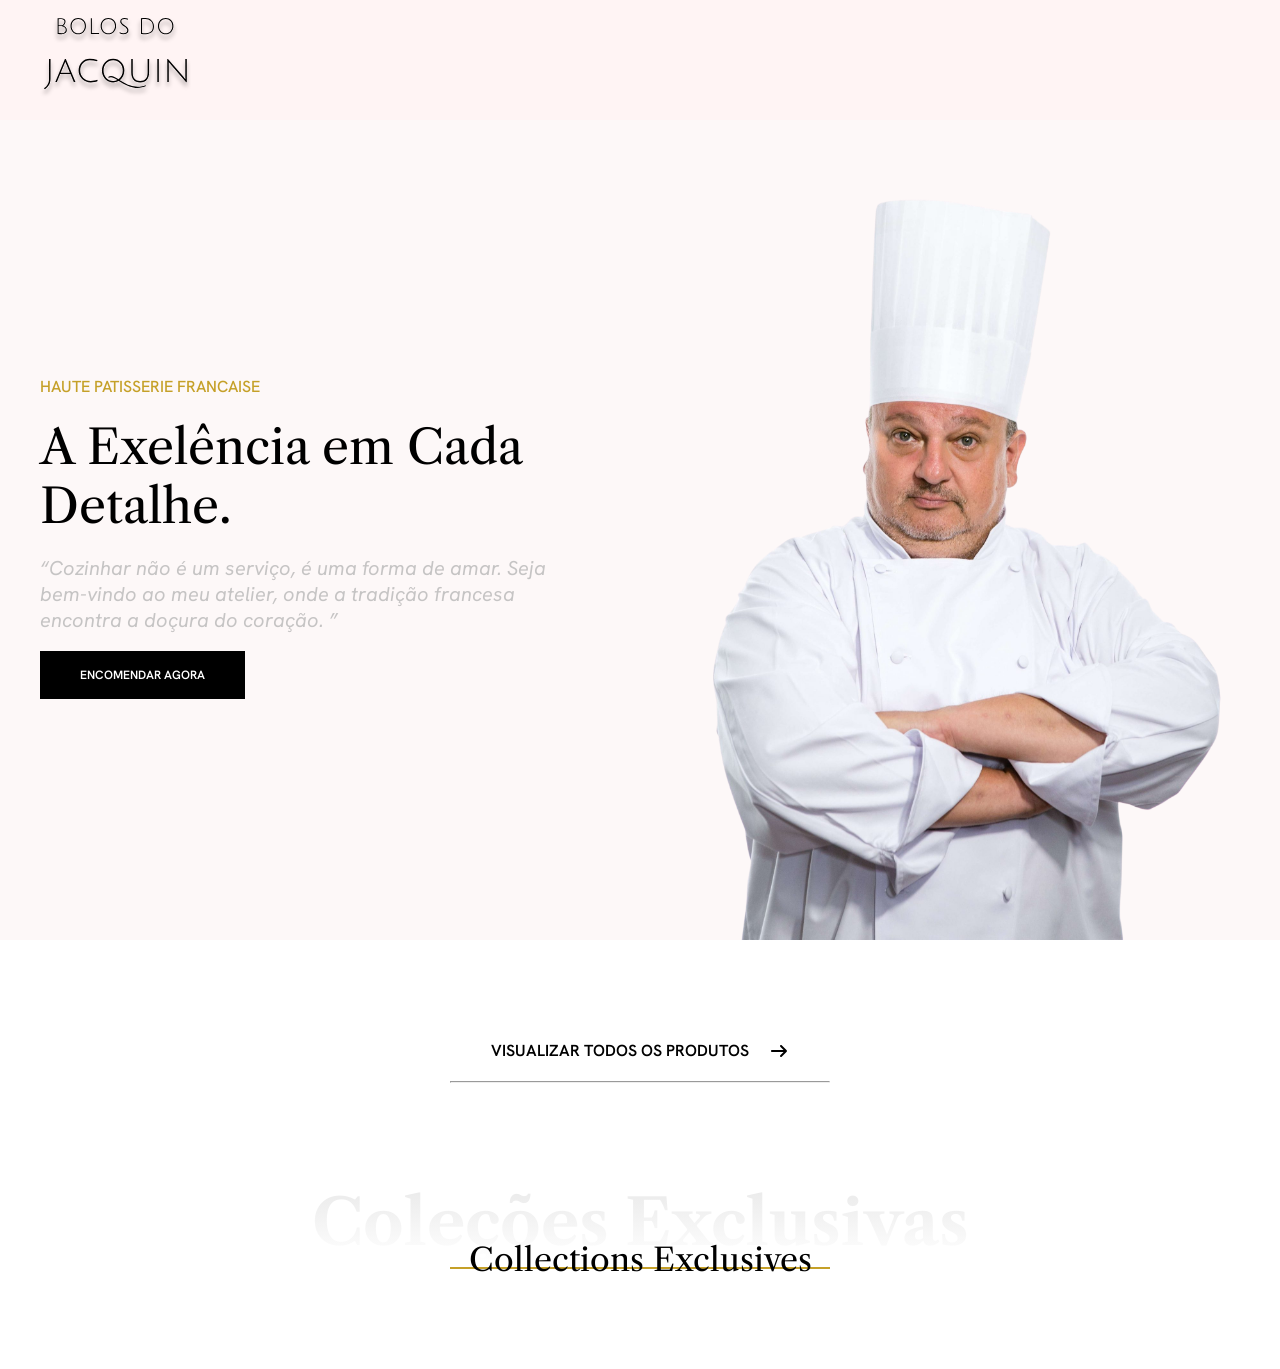
==== home/index.html @ 81fc7bc7 "Inicio html e css pagina home" ====
<!DOCTYPE html>
<html lang="pt-br">

<head>
    <meta charset="UTF-8">
    <meta name="viewport" content="width=device-width, initial-scale=1.0">
    <title>Home - Bolos do Jacquin</title>
    <link rel="stylesheet" href="style.css">
    <link rel="preconnect" href="https://fonts.googleapis.com">
    <link rel="preconnect" href="https://fonts.gstatic.com" crossorigin>
    <link
        href="https://fonts.googleapis.com/css2?family=Hanken+Grotesk:ital,wght@0,100..900;1,100..900&family=Libre+Caslon+Text:ital,wght@0,400;0,700;1,400&display=swap"
        rel="stylesheet">
</head>

<body>
    <header class="home_cabecalho">
        <div class="home_container">
            <img src="../img/logo.svg" alt="logo bolos do jacquin">
        </div>
    </header>
    <main>
        <h1>página inicial Bolos do Jaqcuin</h1>
        <section class="home_banner">
            <div class="home_container banner_container">
                <div class="box_texto_banner">
                    <span class="linha1">haute patisserie francaise</span><br>
                    <span class="linha2">A Exelência em Cada Detalhe. </span>
                    <p class="linha3">“Cozinhar não é um serviço, é uma forma de amar.
                        Seja bem-vindo ao meu atelier, onde a tradição francesa encontra a doçura do coração. ”</p>
                    <a class="linha4">encomendar agora</a>
                </div>
                <img src="../img/Fotos do Erick - Editado.png" alt="foto do Jacquin">

            </div>
        </section>

        <section class="home_container home_produtos">
            <div class="link_produtos">
                <div>
                    <a href="">visualizar todos os produtos</a>
                    <svg xmlns="http://www.w3.org/2000/svg" viewBox="0 0 640 640"><!--!Font Awesome Free 7.3.1 by @fontawesome - https://fontawesome.com License - https://fontawesome.com/license/free Copyright 2026 Fonticons, Inc.--><path d="M566.6 342.6C579.1 330.1 579.1 309.8 566.6 297.3L406.6 137.3C394.1 124.8 373.8 124.8 361.3 137.3C348.8 149.8 348.8 170.1 361.3 182.6L466.7 288L96 288C78.3 288 64 302.3 64 320C64 337.7 78.3 352 96 352L466.7 352L361.3 457.4C348.8 469.9 348.8 490.2 361.3 502.7C373.8 515.2 394.1 515.2 406.6 502.7L566.6 342.7z"/></svg>

                </div>
                <hr>
            </div>

            <div class="home_subtitulo">
                <h2>Coleções Exclusivas</h2>
                <span>Collections Exclusives</span>
                <hr>
            </div>

            <div></div>
        </section>
    </main>
</body>

</html>
---- home/style.css ----
*{
    margin: 0;
    padding: 0;
    box-sizing: border-box;
}

h1{
    position: absolute;
    width: 1px;
    height: 1px;
    margin: -1px;
    overflow: hidden;
}


/* ----------- CABECALHO ----------- */
.home_cabecalho{
    background-color: #FFF4F4;
    height: 120px;
    display: flex;
    justify-content: center;
    align-items: center;
}

.home_container{
   /* background-color: aqua;*/
    max-width: 1200px;/*Largura maxima 1200px*/
    width: 95%;/*Largura 95%*/
    margin: 0 auto;
}





/* ----------- BANNER ----------- */
.home_banner{
    background-color: #FDF8F8;
}

.box_texto_banner{
    /* background-color: aquamarine; */
     font-family: "Hanken Grotesk", sans-serif;
    max-width: 520px;

}

.banner_container {
    display: flex;
    align-items: center;
    justify-content: space-between;
}

.banner_container img{
    width: 547px;
}

.linha1{
    color: #C5A028;
    font: 16px;
    font-weight: 500;
    text-transform: uppercase;
    margin-bottom: 20px;
    display: inline-block;
}

.linha2{
    font-family: "Libre Caslon Text", serif;
    font-size: 48px;
    margin-bottom: 20px;
    display: inline-block;
}

.linha3{
    font-size: 20px;
    font-style: italic;
    color: #AAAA;
    margin-bottom: 30px;
    display: inline-block;
}

.linha4{
    font-weight: 600;
    font-size: 12px;
    text-transform: uppercase;
    color: #FFFFFF;
    text-decoration: none;

    background-color: #000000;
    padding: 16px 40px;
}






/* ----------- PRODUTOS ----------- */
.home_produtos{
    padding: 100px;
}


.link_produtos a{
  font-family: "Hanken Grotesk", sans-serif;
  font-weight: 600;
  font-size: 16px;
  text-transform: uppercase;
  text-decoration: none;
  color: #000000;
}

.link_produtos svg{
    width: 20px;
}

.link_produtos div{
    display: flex;
    align-items: center;
    justify-content: center;
    gap: 20px;
    margin-bottom: 20px;
}

.link_produtos hr{
    max-width: 380px;
    width: 100%;
    margin: 0 auto;
}

.home_subtitulo{
     font-family: "Libre Caslon Text", serif;
     margin: 0 auto;
     /* background-color: darkgreen; */
     display: flex;
     flex-direction: column;
     align-items: center;
     position: relative;
     margin-top: 100px;

}

.home_subtitulo h2{
    font-weight: 700;
    font-size: 64px;
    background-image: linear-gradient(0deg, #FFFFFF, #E9E9E9);

    background-clip: text;
    -webkit-background-clip: text;

    color: transparent;
    -webkit-text-fill-color: transparent;

}

.home_subtitulo span{
    font-size: 32px;
    position: absolute;
    bottom: -10px;

}

.home_subtitulo hr{
    max-width: 380px;
    width: 100%;
    background-color: #C5A028;
    margin-top: 5px;
    border: none;
    height: 2px;
}
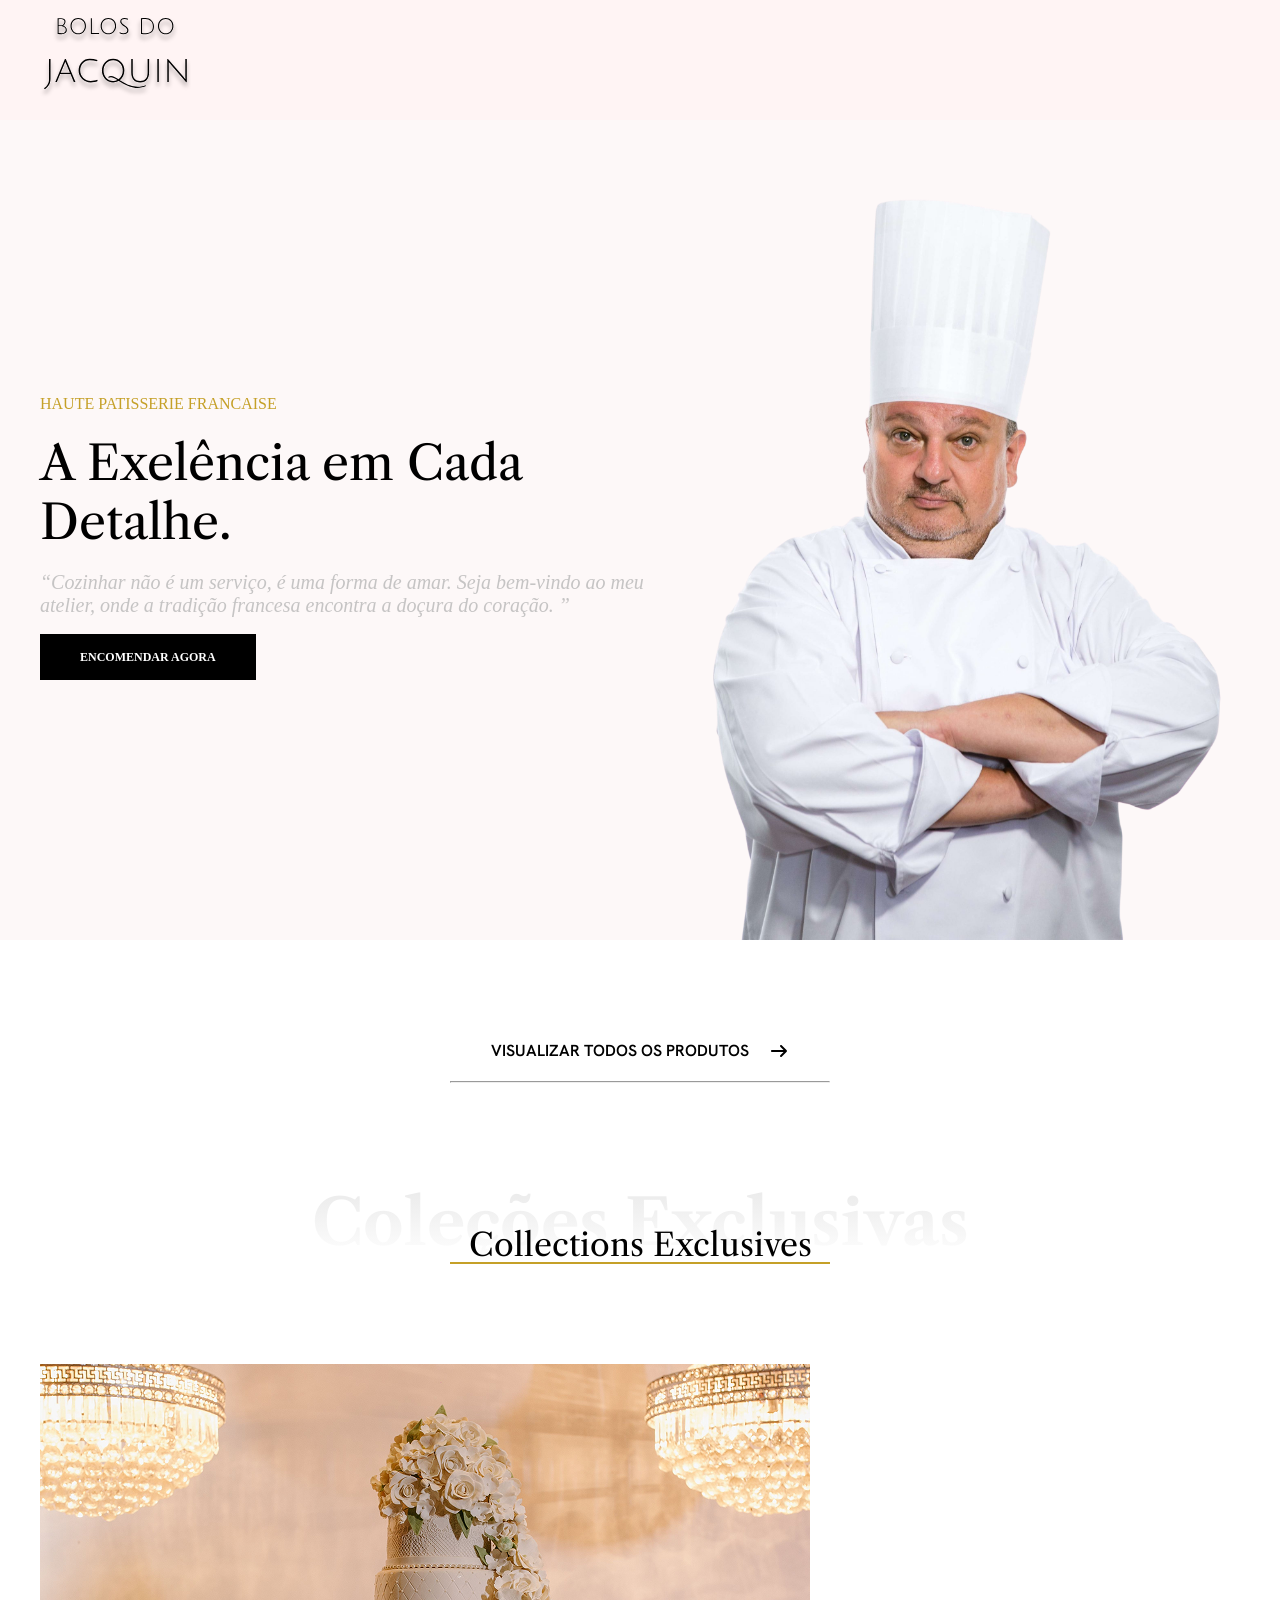
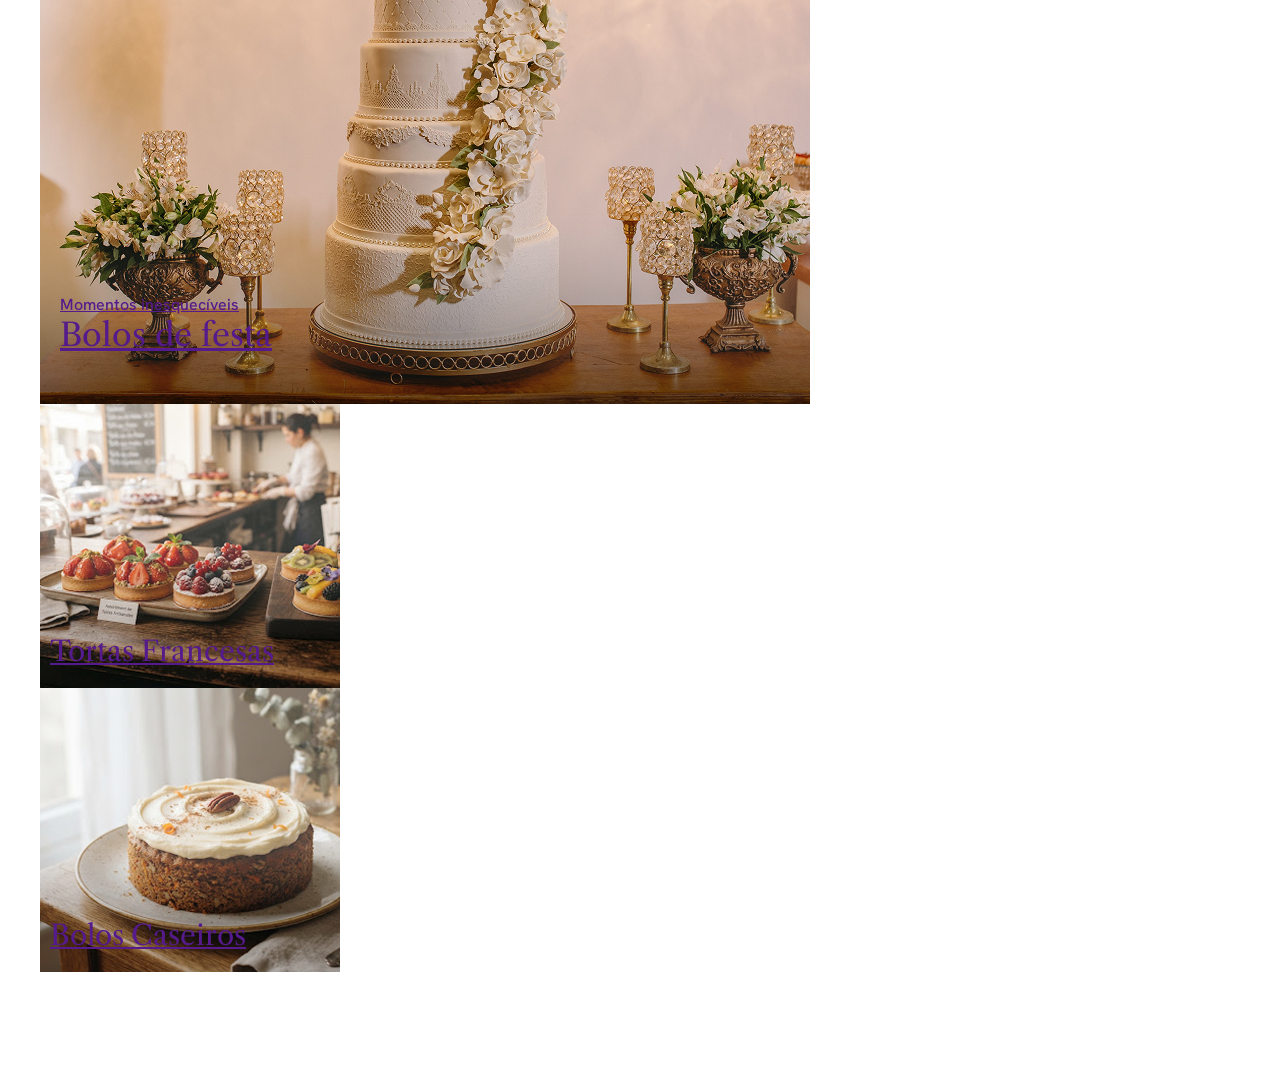
==== commit b66757cc: "seção de categorias finalizadas" ====
--- a/home/index.html
+++ b/home/index.html
@@ -51,7 +51,35 @@
                 <hr>
             </div>
 
-            <div></div>
+            <div>
+                 <a href="">
+                <div class="img_categoria1">
+                    <span>Momentos inesquecíveis</span>
+                    <h3>Bolos de festa</h3>
+                    </div>
+                </a>
+
+                <div class="container_categorias a">
+                    <a href=""></a>
+                </div>
+
+                
+
+                <div class="col_categorias">
+                    <a href="">
+                        <div class="img_categoria2">
+                            <h3>Tortas Francesas</h3>
+                        </div>
+                    </a>
+
+                    <a href="">
+                        <div class="img_categoria3">
+                            <h3>Bolos Caseiros</h3>
+                        </a>
+                    </div>
+
+                </div>
+            </div>
         </section>
     </main>
 </body>
--- a/home/style.css
+++ b/home/style.css
@@ -40,8 +40,6 @@
 
 .box_texto_banner{
     /* background-color: aquamarine; */
-     font-family: "Hanken Grotesk", sans-serif;
-    max-width: 520px;
 
 }
 
@@ -97,7 +95,7 @@
 
 /* ----------- PRODUTOS ----------- */
 .home_produtos{
-    padding: 100px;
+    padding: 100px 0;
 }
 
 
@@ -137,6 +135,7 @@
      align-items: center;
      position: relative;
      margin-top: 100px;
+     margin-bottom: 100px;
 
 }
 
@@ -157,6 +156,7 @@
     font-size: 32px;
     position: absolute;
     bottom: -10px;
+    margin-bottom: 10px;
 
 }
 
@@ -164,7 +164,65 @@
     max-width: 380px;
     width: 100%;
     background-color: #C5A028;
-    margin-top: 5px;
     border: none;
     height: 2px;
+}
+
+.img_categoria1{
+    background-image: url(../img/pexels-jonathanborba-26774588\ 1.png);
+    width: 70%;
+    max-width: 770px;
+    height: 640px;
+    display: flex;
+    flex-direction: column;
+    justify-content: flex-end;
+    padding: 50px 20px;
+}
+
+.container_categorias a{
+    color: #FFFFFF;
+    text-decoration: none;
+}
+
+.img_categoria1 span{
+      font-family: "Hanken Grotesk", sans-serif;
+      font-weight: 500;
+}
+
+.img_categoria1 h3{
+    font-size: 32px;
+}
+
+.home_produtos h3{
+     font-family: "Libre Caslon Text", serif;
+     font-weight: 400;
+
+}
+
+.col_categorias{
+    display: flex;
+    flex-direction: column;
+    justify-content: space-between;
+}
+
+.img_categoria2{
+    background-image: url(../img/Image\ \(1\).png);
+}
+
+.img_categoria3{
+    background-image: url(../img/Image\ \(2\).png);
+    width: 25%;
+    max-width: 352px;
+    height: 284px;
+}
+
+.img_categoria2,
+.img_categoria3{
+    width: 25%;
+    max-width: 352px;
+    height: 284px;
+    display: flex;
+    align-items: flex-end;
+    padding: 20px 10px;
+    font-size: 24px;
 }
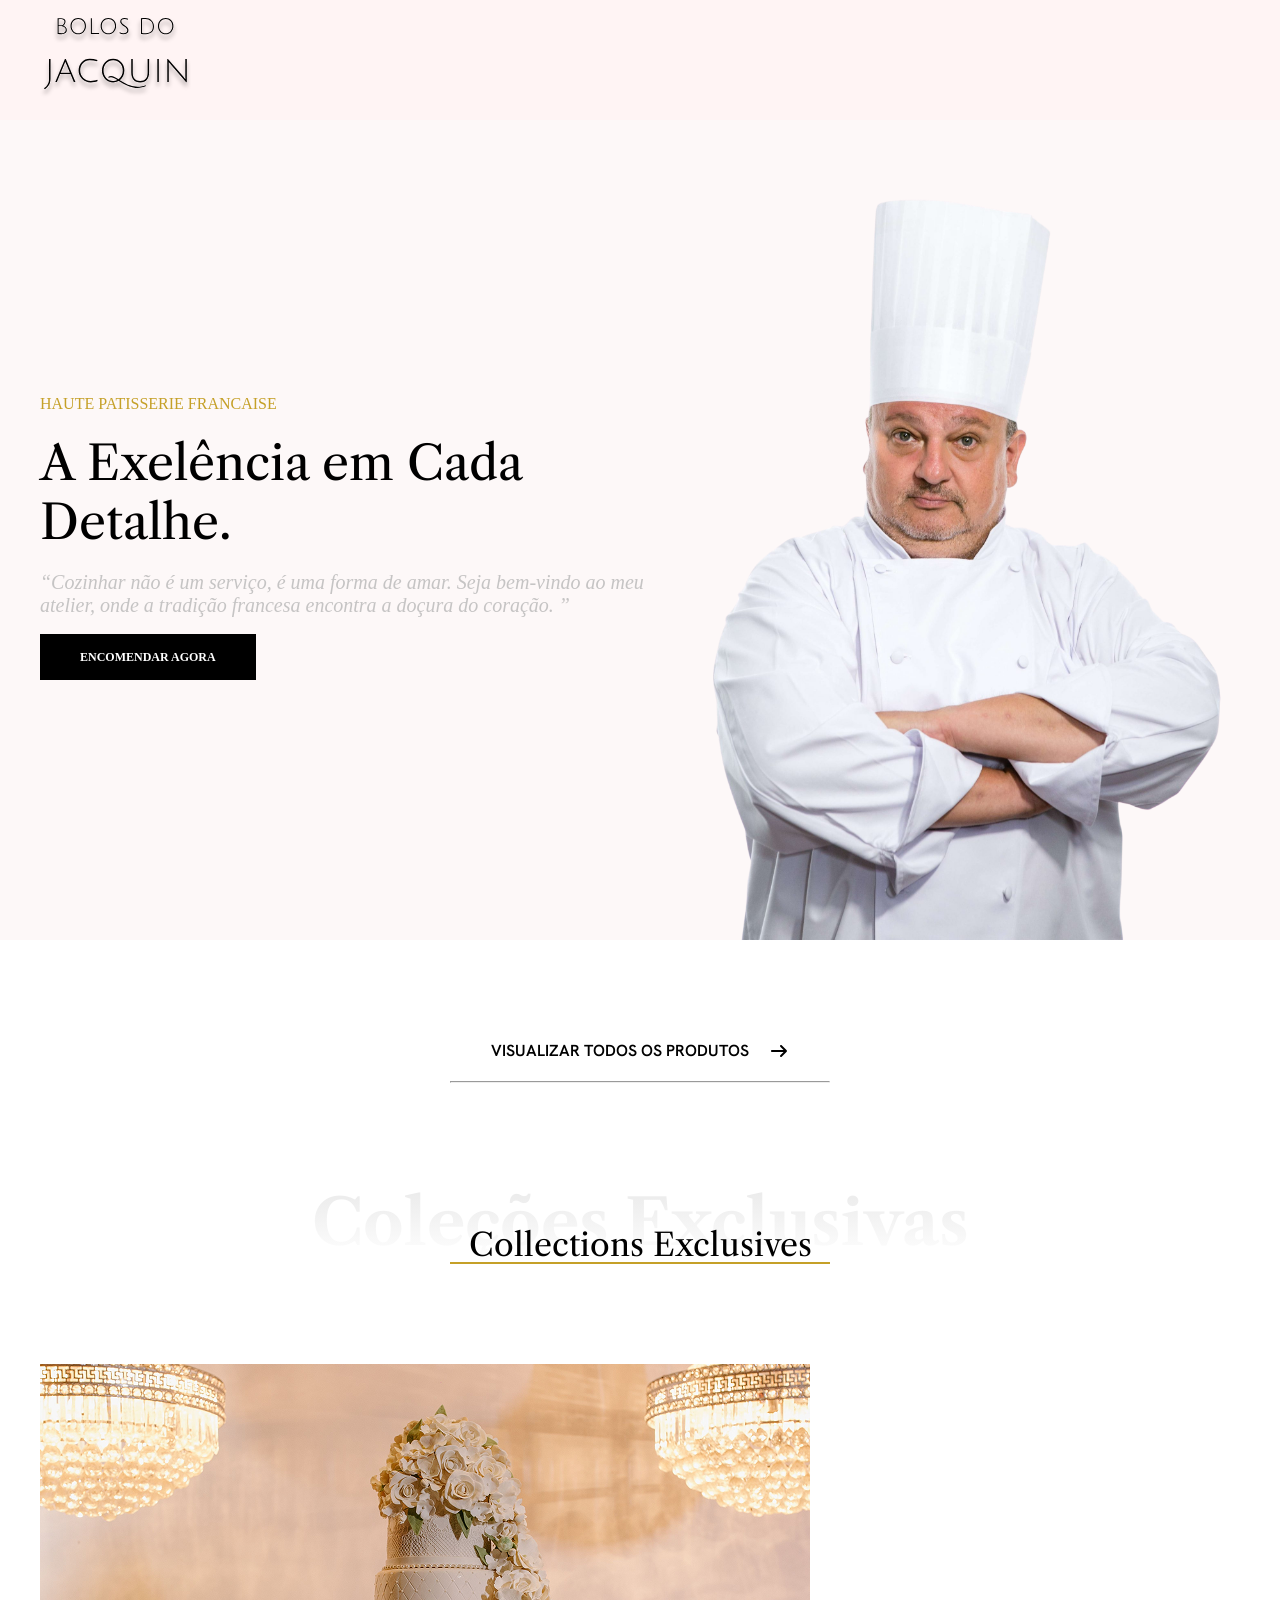
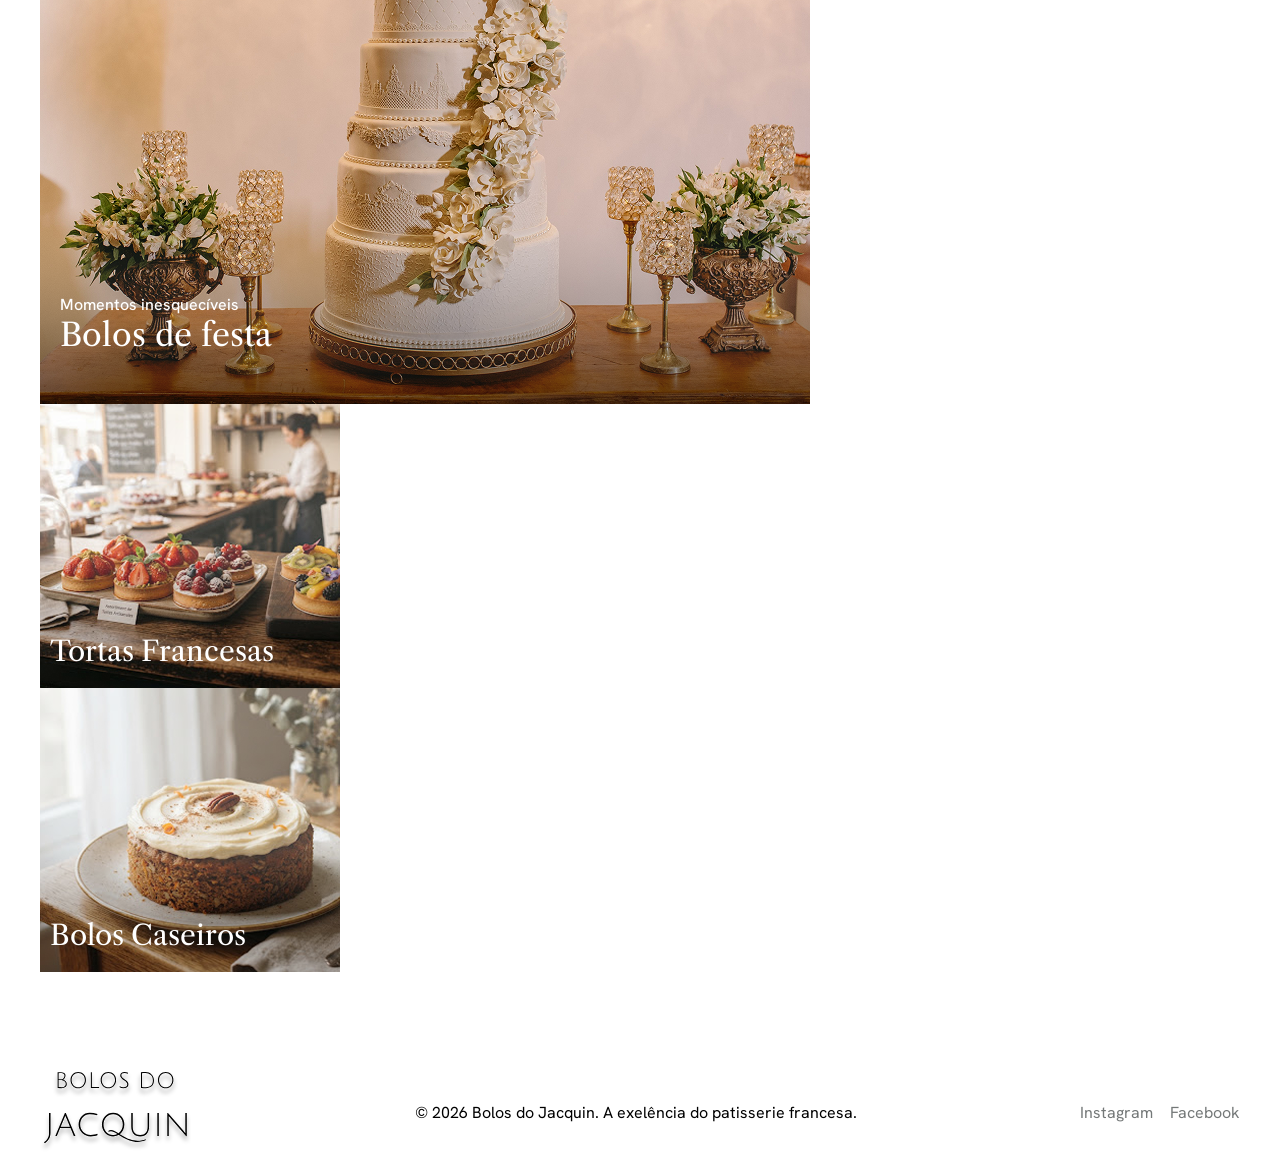
==== commit fcb63562: "Inicio da pagina de cadastro e listagem de produtos" ====
--- a/home/index.html
+++ b/home/index.html
@@ -6,6 +6,7 @@
     <meta name="viewport" content="width=device-width, initial-scale=1.0">
     <title>Home - Bolos do Jacquin</title>
     <link rel="stylesheet" href="style.css">
+    
     <link rel="preconnect" href="https://fonts.googleapis.com">
     <link rel="preconnect" href="https://fonts.gstatic.com" crossorigin>
     <link
@@ -48,24 +49,18 @@
             <div class="home_subtitulo">
                 <h2>Coleções Exclusivas</h2>
                 <span>Collections Exclusives</span>
-                <hr>
+                <hr>  
             </div>
-
-            <div>
-                 <a href="">
-                <div class="img_categoria1">
-                    <span>Momentos inesquecíveis</span>
-                    <h3>Bolos de festa</h3>
-                    </div>
-                </a>
-
+                
                 <div class="container_categorias a">
-                    <a href=""></a>
-                </div>
-
-                
-
-                <div class="col_categorias">
+                    <a href="">
+                        <div class="img_categoria1">
+                        <span>Momentos inesquecíveis</span>
+                        <h3>Bolos de festa</h3>
+                        </div>
+                    </a>
+                    
+                    <div class="col_categorias">
                     <a href="">
                         <div class="img_categoria2">
                             <h3>Tortas Francesas</h3>
@@ -74,14 +69,24 @@
 
                     <a href="">
                         <div class="img_categoria3">
-                            <h3>Bolos Caseiros</h3>
-                        </a>
-                    </div>
+                        <h3>Bolos Caseiros</h3>
+                   </div>
+                   </a>
 
                 </div>
             </div>
         </section>
     </main>
+    <footer>
+        <div class="home_container footer_container">
+            <img src="../img/logo.svg" alt="logo Bolos do Jacquin">
+            <span>© 2026 Bolos do Jacquin. A exelência do patisserie francesa.</span>
+            <nav class="nav_footer">
+                <a href="">Instagram</a>
+                <a href="">Facebook</a>
+            </nav>
+        </div>
+    </footer>
 </body>
 
 </html>
--- a/home/style.css
+++ b/home/style.css
@@ -83,7 +83,7 @@
     text-transform: uppercase;
     color: #FFFFFF;
     text-decoration: none;
-
+    
     background-color: #000000;
     padding: 16px 40px;
 }
@@ -100,12 +100,12 @@
 
 
 .link_produtos a{
-  font-family: "Hanken Grotesk", sans-serif;
-  font-weight: 600;
-  font-size: 16px;
-  text-transform: uppercase;
-  text-decoration: none;
-  color: #000000;
+    font-family: "Hanken Grotesk", sans-serif;
+    font-weight: 600;
+    font-size: 16px;
+    text-transform: uppercase;
+    text-decoration: none;
+    color: #000000;
 }
 
 .link_produtos svg{
@@ -127,29 +127,29 @@
 }
 
 .home_subtitulo{
-     font-family: "Libre Caslon Text", serif;
-     margin: 0 auto;
-     /* background-color: darkgreen; */
-     display: flex;
-     flex-direction: column;
-     align-items: center;
-     position: relative;
-     margin-top: 100px;
-     margin-bottom: 100px;
-
+    font-family: "Libre Caslon Text", serif;
+    margin: 0 auto;
+    /* background-color: darkgreen; */
+    display: flex;
+    flex-direction: column;
+    align-items: center;
+    position: relative;
+    margin-top: 100px;
+    margin-bottom: 100px;
+    
 }
 
 .home_subtitulo h2{
     font-weight: 700;
     font-size: 64px;
     background-image: linear-gradient(0deg, #FFFFFF, #E9E9E9);
-
+    
     background-clip: text;
     -webkit-background-clip: text;
-
+    
     color: transparent;
     -webkit-text-fill-color: transparent;
-
+    
 }
 
 .home_subtitulo span{
@@ -157,7 +157,7 @@
     position: absolute;
     bottom: -10px;
     margin-bottom: 10px;
-
+    
 }
 
 .home_subtitulo hr{
@@ -185,8 +185,8 @@
 }
 
 .img_categoria1 span{
-      font-family: "Hanken Grotesk", sans-serif;
-      font-weight: 500;
+    font-family: "Hanken Grotesk", sans-serif;
+    font-weight: 500;
 }
 
 .img_categoria1 h3{
@@ -211,9 +211,6 @@
 
 .img_categoria3{
     background-image: url(../img/Image\ \(2\).png);
-    width: 25%;
-    max-width: 352px;
-    height: 284px;
 }
 
 .img_categoria2,
@@ -225,4 +222,35 @@
     align-items: flex-end;
     padding: 20px 10px;
     font-size: 24px;
+}
+
+/* ----------- FOOTER----------- */
+
+.footer{
+    background-color: #FFF4F4;
+    height: 110px;
+    display: flex;
+    align-items: center;
+}
+
+.nav_footer{
+    display: flex;
+    justify-content: space-between;
+    width: 160px;
+}
+
+.footer_container{
+    display: flex;
+    justify-content: space-between;
+    align-items: center;
+}
+
+.footer_container span,
+.nav_footer a{
+     font-family: "Hanken Grotesk", sans-serif;
+}
+
+.nav_footer a{
+    text-decoration: none;
+    color: #747878;
 }
